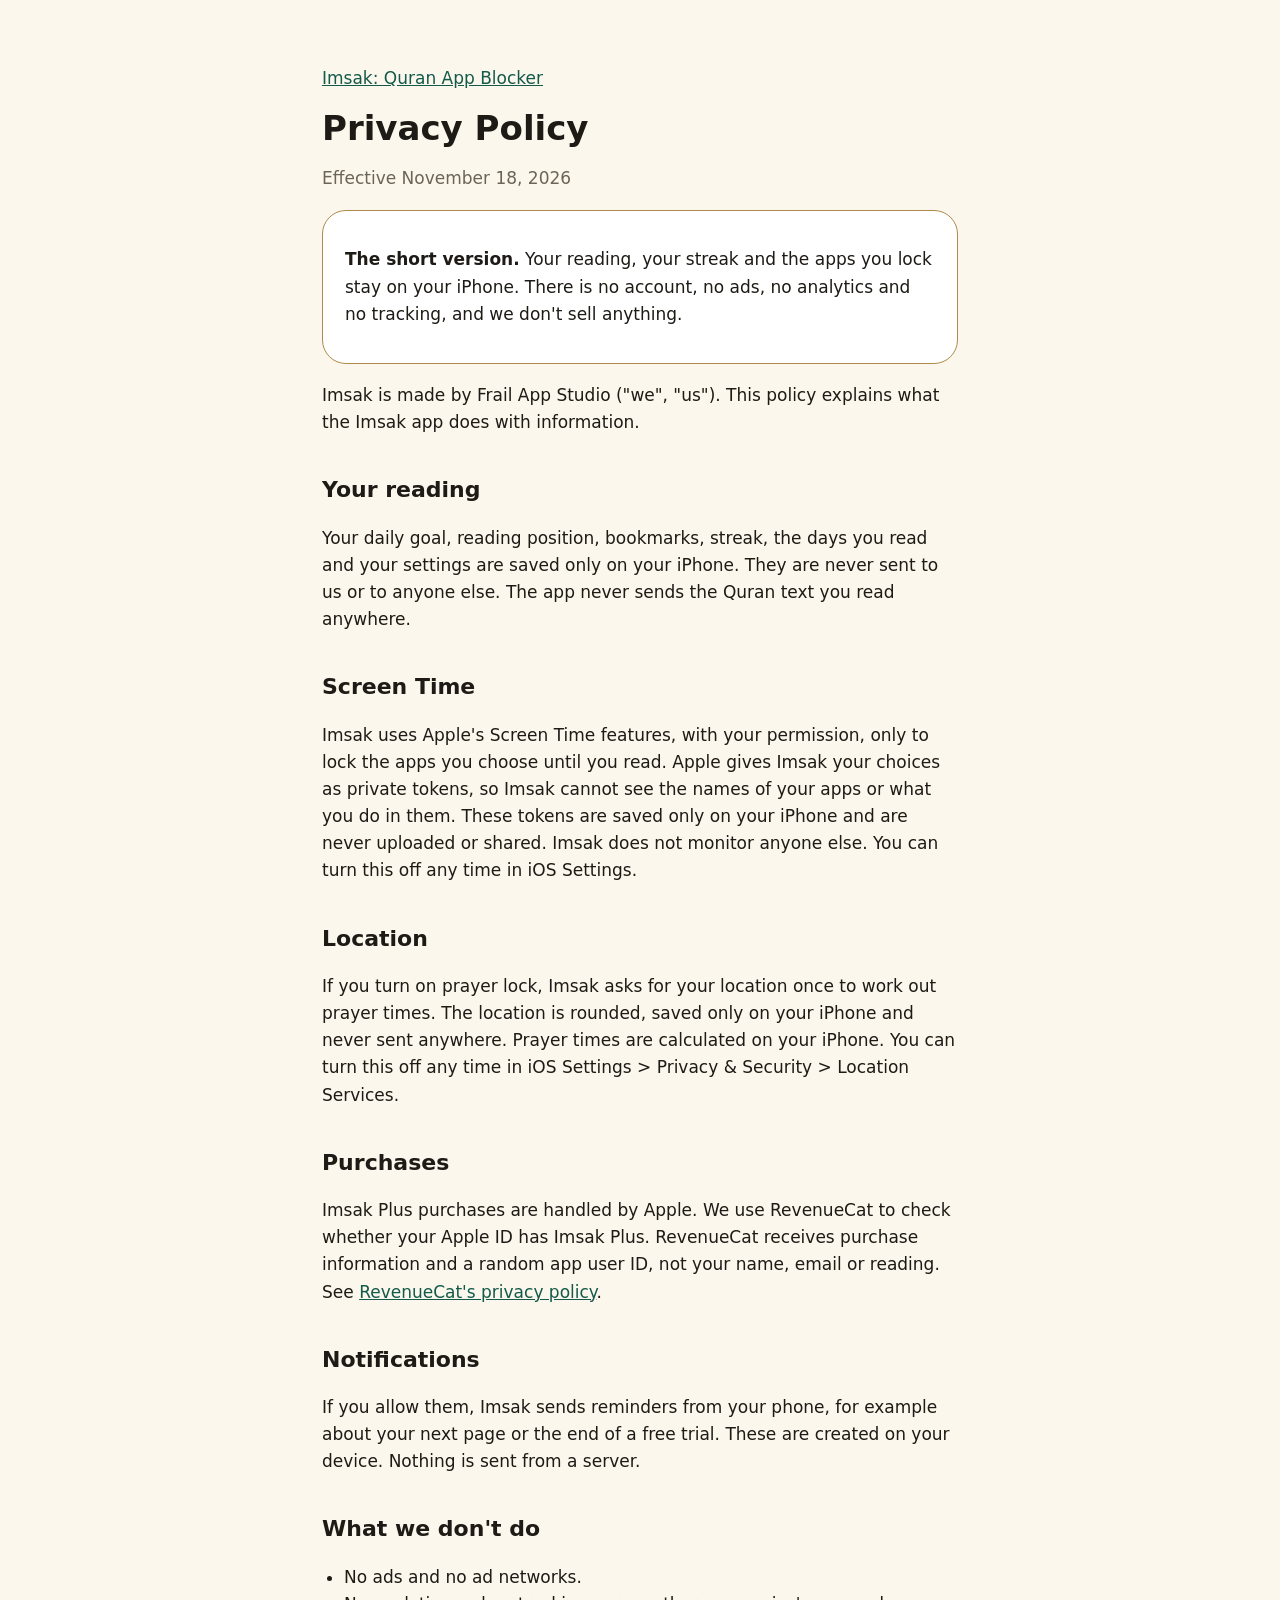
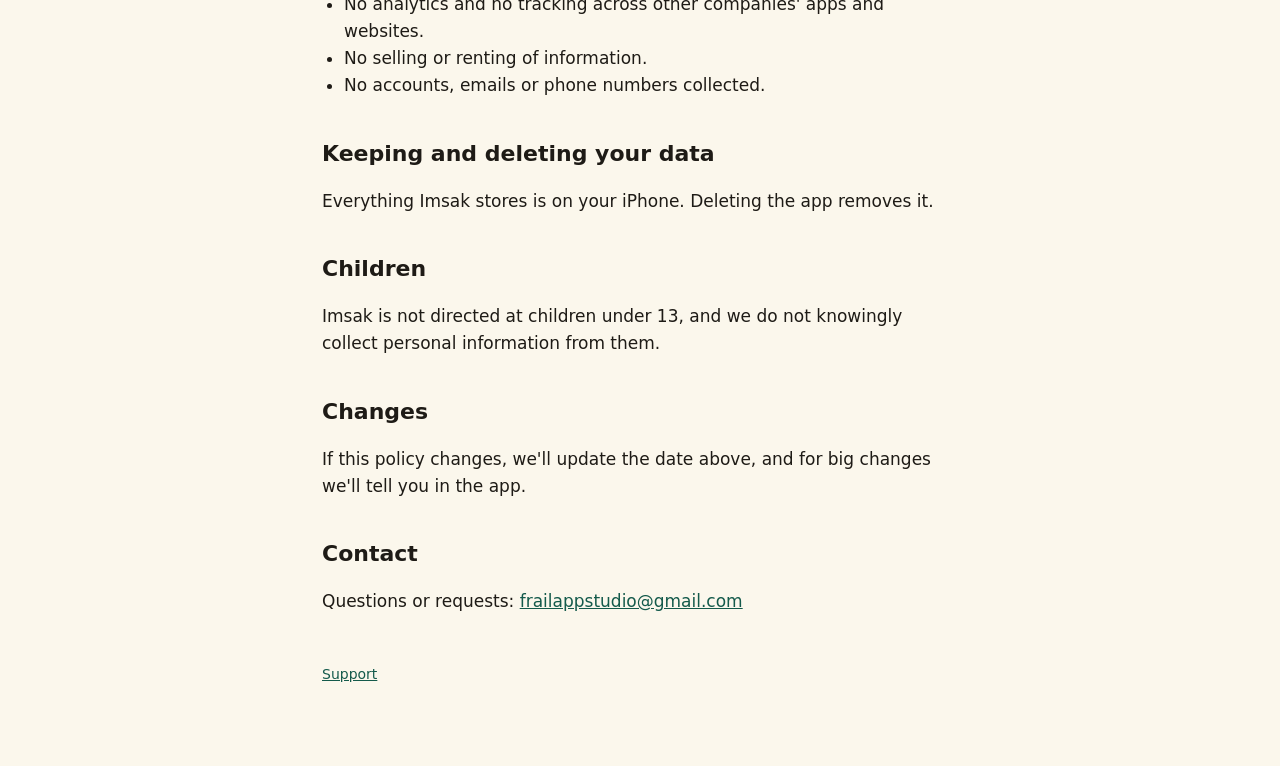
==== privacy.html @ 273caa62 "Imsak support and privacy pages Co-Authored-By: Claude Opus 5.5 <noreply@anthropic.com>" ====
<!DOCTYPE html>
<html lang="en"><head><meta charset="utf-8"><meta name="viewport" content="width=device-width, initial-scale=1">
<title>Imsak: Privacy Policy</title><link rel="stylesheet" href="style.css"></head>
<body><main>
<p class="soft"><a href="index.html">Imsak: Quran App Blocker</a></p>
<h1>Privacy Policy</h1>
<p class="soft">Effective November 18, 2026</p>

<div class="card"><p><strong>The short version.</strong> Your reading, your streak and the apps you lock stay on your iPhone. There is no account, no ads, no analytics and no tracking, and we don't sell anything.</p></div>

<p>Imsak is made by Frail App Studio ("we", "us"). This policy explains what the Imsak app does with information.</p>

<h2>Your reading</h2>
<p>Your daily goal, reading position, bookmarks, streak, the days you read and your settings are saved only on your iPhone. They are never sent to us or to anyone else. The app never sends the Quran text you read anywhere.</p>

<h2>Screen Time</h2>
<p>Imsak uses Apple's Screen Time features, with your permission, only to lock the apps you choose until you read. Apple gives Imsak your choices as private tokens, so Imsak cannot see the names of your apps or what you do in them. These tokens are saved only on your iPhone and are never uploaded or shared. Imsak does not monitor anyone else. You can turn this off any time in iOS Settings.</p>

<h2>Location</h2>
<p>If you turn on prayer lock, Imsak asks for your location once to work out prayer times. The location is rounded, saved only on your iPhone and never sent anywhere. Prayer times are calculated on your iPhone. You can turn this off any time in iOS Settings &gt; Privacy &amp; Security &gt; Location Services.</p>

<h2>Purchases</h2>
<p>Imsak Plus purchases are handled by Apple. We use RevenueCat to check whether your Apple ID has Imsak Plus. RevenueCat receives purchase information and a random app user ID, not your name, email or reading. See <a href="https://www.revenuecat.com/privacy">RevenueCat's privacy policy</a>.</p>

<h2>Notifications</h2>
<p>If you allow them, Imsak sends reminders from your phone, for example about your next page or the end of a free trial. These are created on your device. Nothing is sent from a server.</p>

<h2>What we don't do</h2>
<ul>
<li>No ads and no ad networks.</li>
<li>No analytics and no tracking across other companies' apps and websites.</li>
<li>No selling or renting of information.</li>
<li>No accounts, emails or phone numbers collected.</li>
</ul>

<h2>Keeping and deleting your data</h2>
<p>Everything Imsak stores is on your iPhone. Deleting the app removes it.</p>

<h2>Children</h2>
<p>Imsak is not directed at children under 13, and we do not knowingly collect personal information from them.</p>

<h2>Changes</h2>
<p>If this policy changes, we'll update the date above, and for big changes we'll tell you in the app.</p>

<h2>Contact</h2>
<p>Questions or requests: <a href="mailto:frailappstudio@gmail.com">frailappstudio@gmail.com</a></p>
<footer><a href="index.html">Support</a></footer>
</main></body></html>
---- style.css ----
:root { --bg:#FBF7EC; --ink:#1E1B16; --soft:#6B6457; --card:#FFFFFF; --accent:#145A4B; --gold:#B08A4A; --line:#E8DFC8; }
@media (prefers-color-scheme: dark) {
  :root { --bg:#121D1A; --ink:#EDE6D3; --soft:#A79F8C; --card:#16231F; --accent:#4CC2A4; --gold:#D4AE6A; --line:#24352F; }
}
* { box-sizing: border-box; }
body { margin:0; background:var(--bg); color:var(--ink); font:17px/1.6 -apple-system, system-ui, sans-serif; }
main { max-width: 680px; margin: 0 auto; padding: 48px 22px 80px; }
h1 { font-size: 34px; line-height:1.15; margin: 8px 0 6px; }
h2 { font-size: 22px; margin: 36px 0 6px; }
p, li { color: var(--ink); }
.soft { color: var(--soft); }
.card { background: var(--card); border-radius: 24px; padding: 18px 22px; border: 1px solid var(--gold); margin: 18px 0; }
a { color: var(--accent); }
ul { padding-left: 22px; }
footer { margin-top: 48px; color: var(--soft); font-size: 14px; }
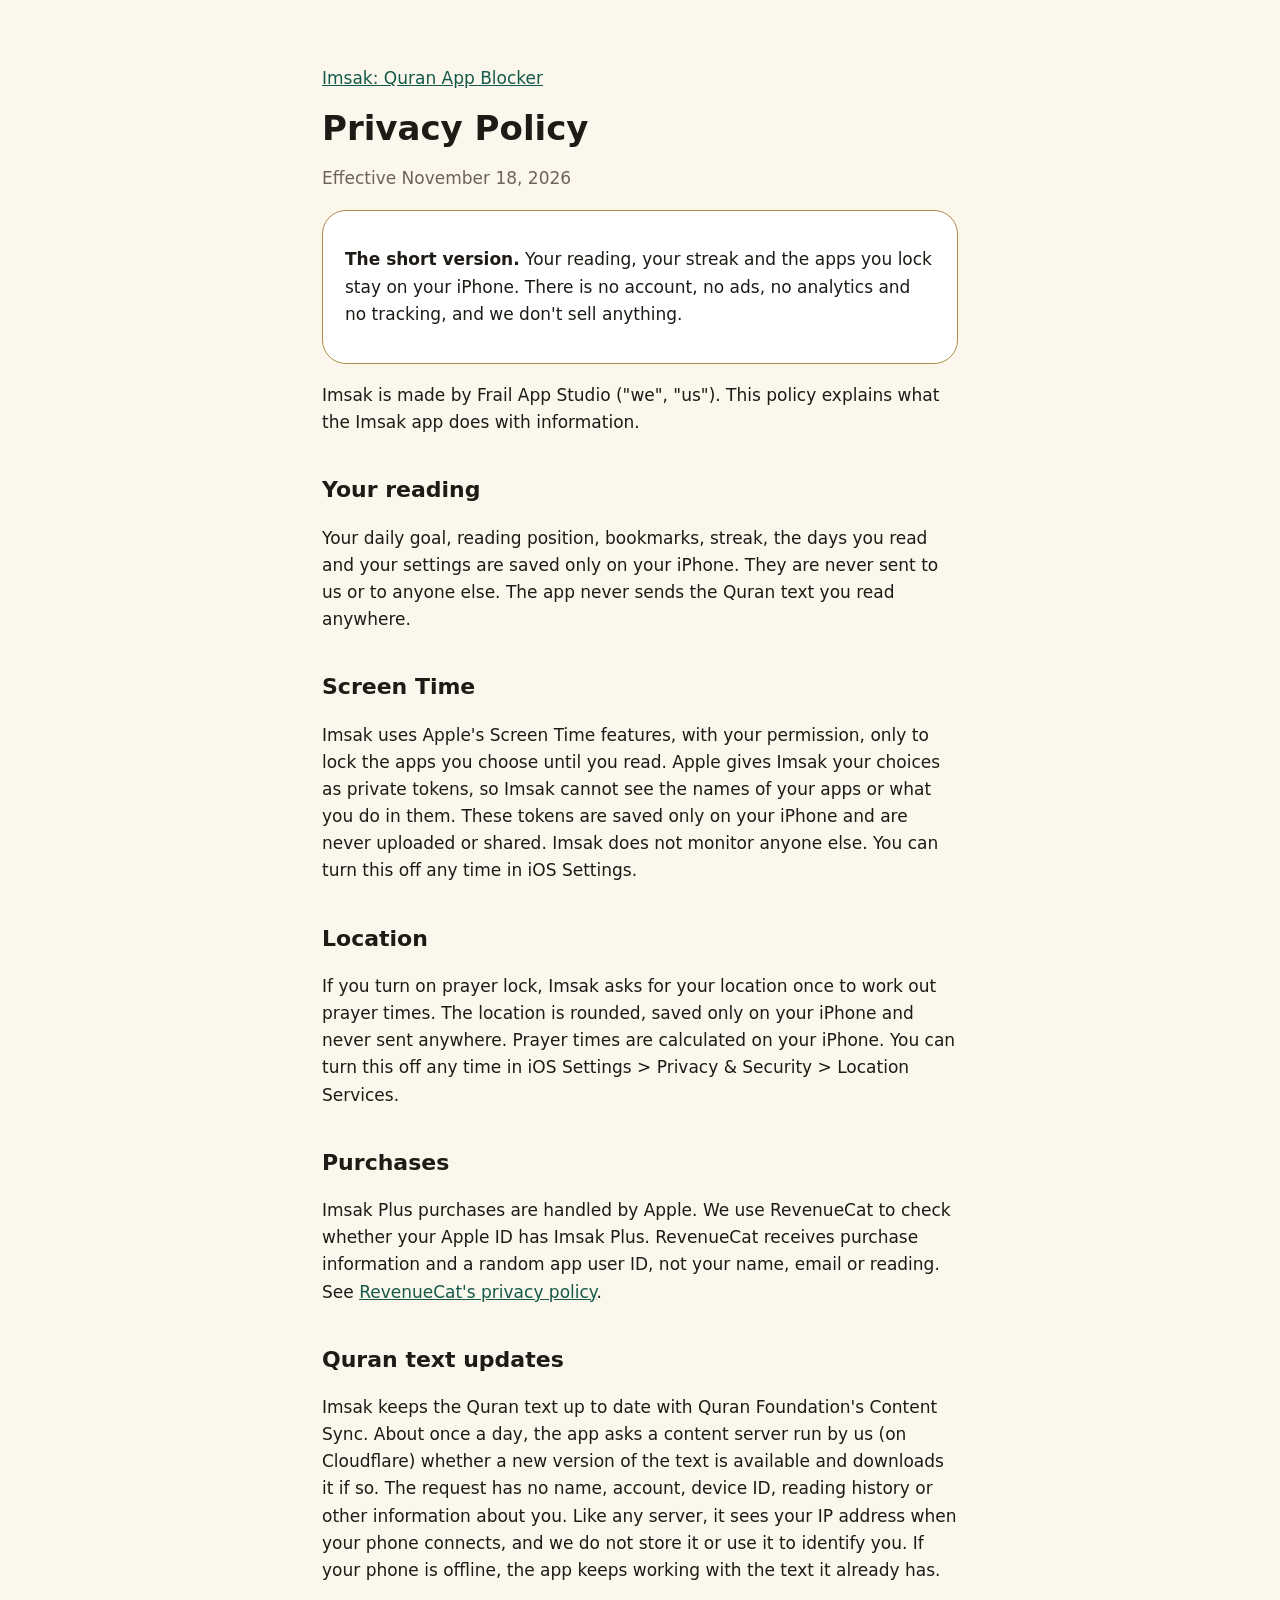
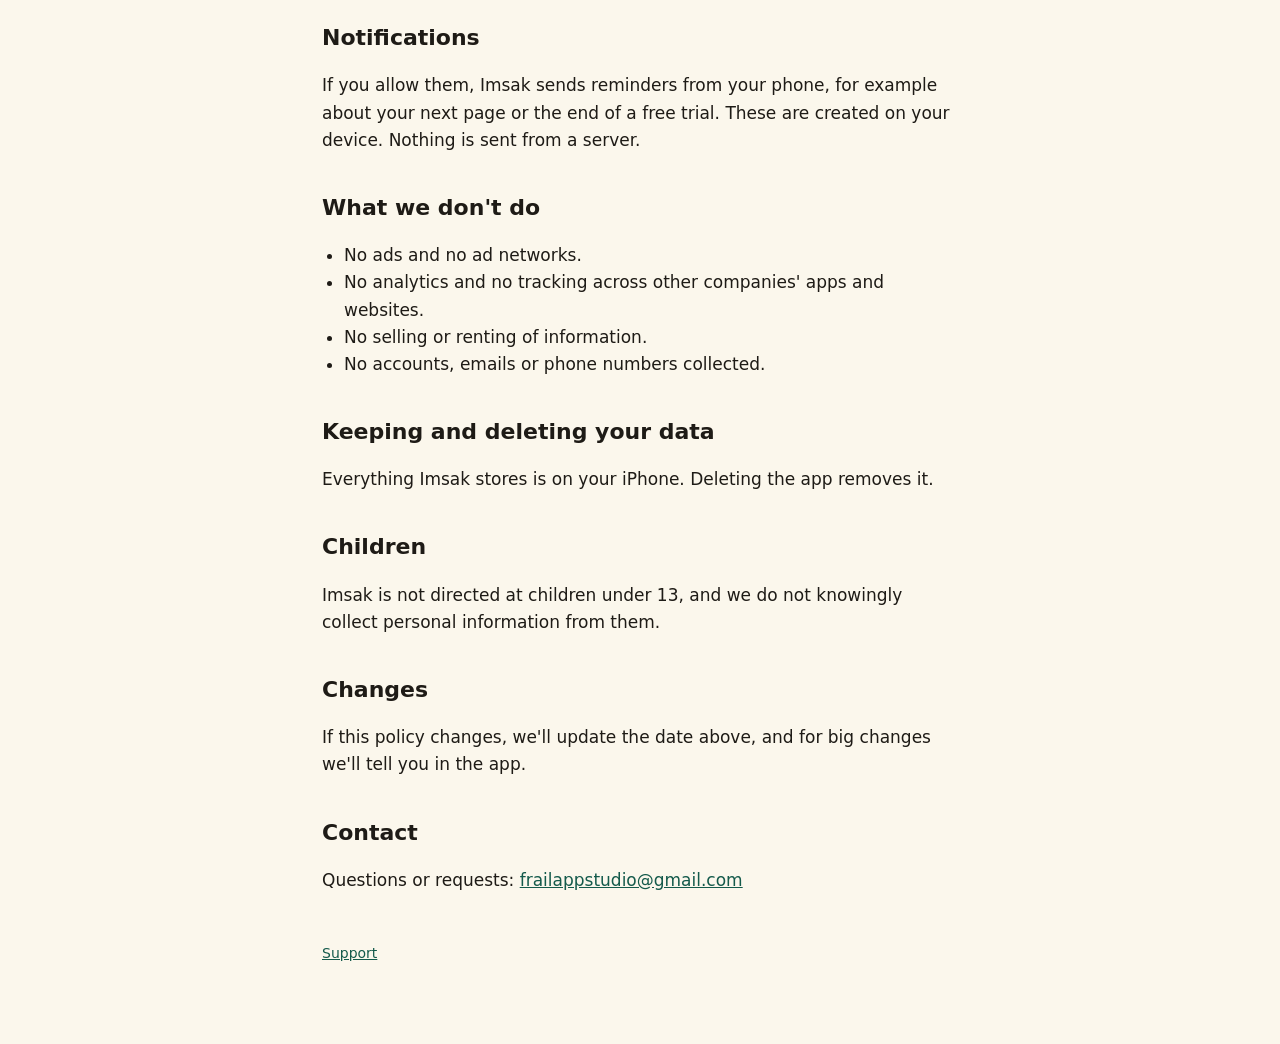
==== commit 23a09f2b: "Privacy: Quran text updates from our content server Co-Authored-By: Claude Sonnet 5.5 <noreply@anthr" ====
--- a/privacy.html
+++ b/privacy.html
@@ -21,6 +21,9 @@
 
 <h2>Purchases</h2>
 <p>Imsak Plus purchases are handled by Apple. We use RevenueCat to check whether your Apple ID has Imsak Plus. RevenueCat receives purchase information and a random app user ID, not your name, email or reading. See <a href="https://www.revenuecat.com/privacy">RevenueCat's privacy policy</a>.</p>
+
+<h2>Quran text updates</h2>
+<p>Imsak keeps the Quran text up to date with Quran Foundation's Content Sync. About once a day, the app asks a content server run by us (on Cloudflare) whether a new version of the text is available and downloads it if so. The request has no name, account, device ID, reading history or other information about you. Like any server, it sees your IP address when your phone connects, and we do not store it or use it to identify you. If your phone is offline, the app keeps working with the text it already has.</p>
 
 <h2>Notifications</h2>
 <p>If you allow them, Imsak sends reminders from your phone, for example about your next page or the end of a free trial. These are created on your device. Nothing is sent from a server.</p>
